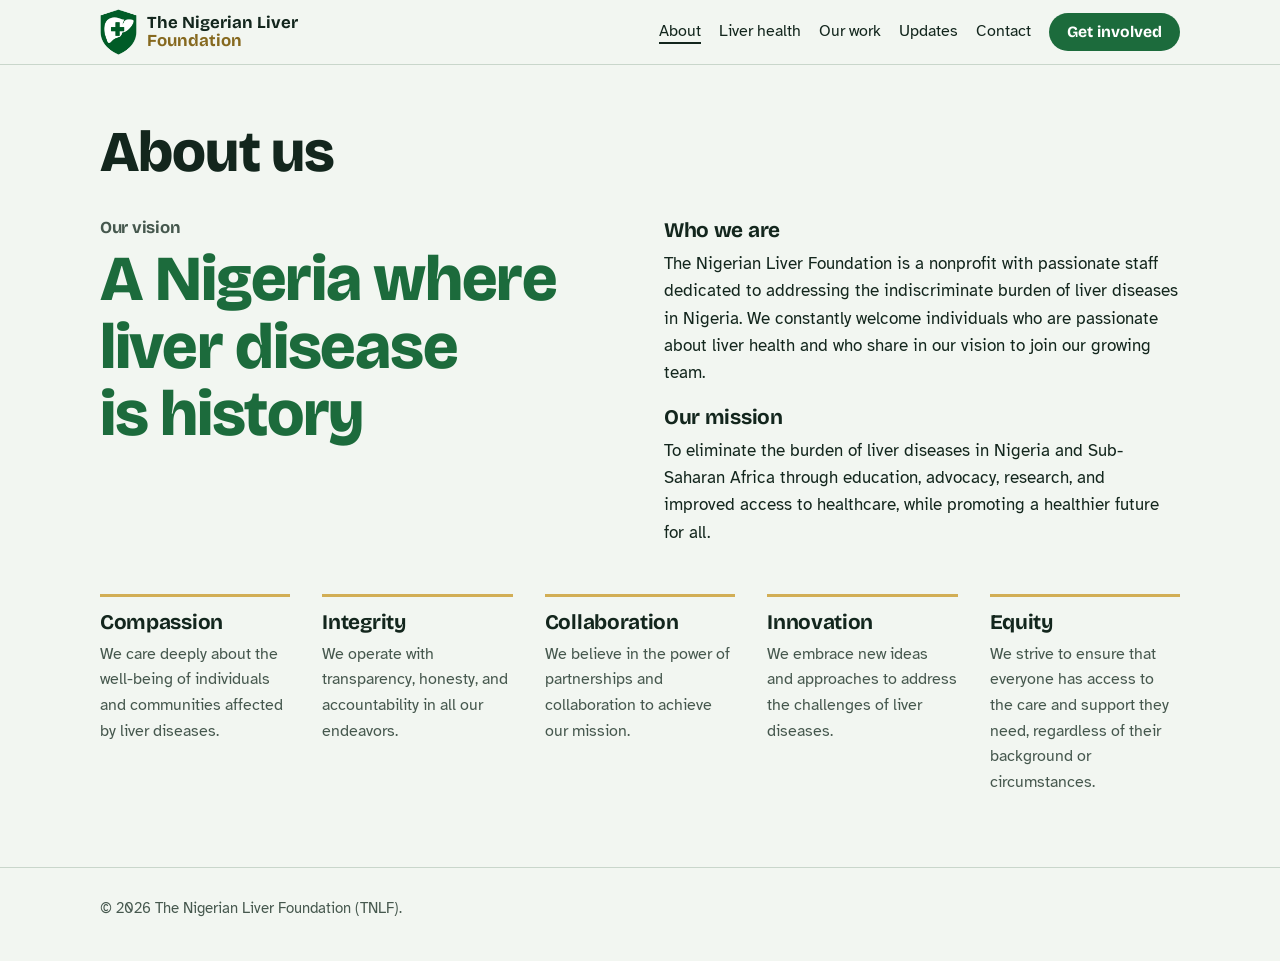
==== about.html @ 3501f388 "Split site into seven pages with shared styles and script Co-Authored-By: Claude Fable 5.2 <noreply@" ====
<!DOCTYPE html>
<html lang="en">
<head>
<meta charset="utf-8">
<meta name="viewport" content="width=device-width, initial-scale=1">
<title>About us | The Nigerian Liver Foundation</title>
<meta name="description" content="Who we are, our vision, mission and core values.">
<link rel="icon" type="image/png" href="logo.png">
<link rel="preconnect" href="https://fonts.googleapis.com">
<link rel="preconnect" href="https://fonts.gstatic.com" crossorigin>
<link href="https://fonts.googleapis.com/css2?family=Atkinson+Hyperlegible:wght@400;700&family=Bricolage+Grotesque:opsz,wght@12..96,500;12..96,700;12..96,800&display=swap" rel="stylesheet">
<link rel="stylesheet" href="styles.css">
</head>
<body>

<header class="top">
  <div class="wrap">
    <a class="brand" href="index.html" aria-label="The Nigerian Liver Foundation, home">
      <img class="mark" src="logo.png" alt="" width="143" height="176">
      <span>The Nigerian Liver<br><span class="gold">Foundation</span></span>
    </a>
    <nav aria-label="Main">
      <a href="about.html" aria-current="page">About</a>
      <a href="liver-health.html">Liver health</a>
      <a href="our-work.html">Our work</a>
      <a href="updates.html">Updates</a>
      <a href="contact.html">Contact</a>
      <a class="btn btn-green" href="get-involved.html">Get involved</a>
    </nav>
  </div>
</header>

<main id="top">

<div class="wrap page-head"><h1 class="page-title">About us</h1></div>
<section class="band" id="about">
  <div class="wrap">
    <div class="about-grid">
      <div>
        <h2 class="small-head">Our vision</h2>
        <p class="vision" data-k="about.vision">A Nigeria where liver disease is history</p>
      </div>
      <div class="stack">
        <div>
          <h3>Who we are</h3>
          <p data-k="about.who">The Nigerian Liver Foundation is a nonprofit with passionate staff dedicated to addressing the indiscriminate burden of liver diseases in Nigeria. We constantly welcome individuals who are passionate about liver health and who share in our vision to join our growing team.</p>
        </div>
        <div>
          <h3>Our mission</h3>
          <p data-k="about.mission">To eliminate the burden of liver diseases in Nigeria and Sub-Saharan Africa through education, advocacy, research, and improved access to healthcare, while promoting a healthier future for all.</p>
        </div>
      </div>
    </div>
    <ul class="values" aria-label="Core values" id="value-list"></ul>
  </div>
</section>

</main>

<footer>
  <div class="wrap">
    <p>© <span id="year">2026</span> The Nigerian Liver Foundation (TNLF).</p>
  </div>
</footer>

<script src="site.js"></script>
</body>
</html>
---- styles.css ----
/* Layout idea: one left-aligned column on a pale leaf-white page; a single
   liver-maroon block in the hero carries the testing check; everything else stays quiet. */
:root {
  color-scheme: light;
  --paper: #F2F6F1;
  --paper-deep: #E3ECE2;
  --ink: #13261D;
  --ink-soft: #46584E;
  --green: #1C6B3C;
  --green-deep: #0E3F23;
  --liver: #1C6B3C;
  --liver-deep: #0E3F23;
  --gold: #D2AE55;
  --gold-ink: #86691F;
  --line: #C9D6CB;
  --display: "Bricolage Grotesque", "Trebuchet MS", "Segoe UI", sans-serif;
  --body: "Atkinson Hyperlegible", Verdana, "Segoe UI", sans-serif;
  --wrap: 1120px;
}
* { box-sizing: border-box; }
html { scroll-behavior: smooth; }
@media (prefers-reduced-motion: reduce) { html { scroll-behavior: auto; } }
body {
  margin: 0;
  background: var(--paper);
  color: var(--ink);
  font-family: var(--body);
  font-size: 1.0625rem;
  line-height: 1.6;
}
img, svg { max-width: 100%; }
a { color: var(--green); text-underline-offset: 3px; }
a:hover { color: var(--green-deep); }
:focus-visible { outline: 3px solid var(--gold); outline-offset: 3px; border-radius: 4px; }
h1, h2, h3 { font-family: var(--display); line-height: 1.08; margin: 0; text-wrap: balance; letter-spacing: -0.015em; }
h1 { font-size: clamp(2.5rem, 8.2vw, 5.25rem); font-weight: 800; }
h2 { font-size: clamp(1.9rem, 4.6vw, 3rem); font-weight: 700; }
h3 { font-size: 1.3rem; font-weight: 700; line-height: 1.2; }
p { margin: 0; }
.wrap { max-width: var(--wrap); margin: 0 auto; padding: 0 20px; }
.band { padding: 72px 0; }
.lede { font-size: 1.2rem; color: var(--ink-soft); max-width: 58ch; }
.stack { display: flex; flex-direction: column; gap: 20px; }

/* sample text marker */
.ph { text-decoration: underline dashed var(--gold-ink); text-decoration-thickness: 1.5px; text-underline-offset: 4px; }

/* header */
.top { border-bottom: 1px solid var(--line); background: var(--paper); position: sticky; top: 0; z-index: 5; }
.top .wrap { display: flex; align-items: center; justify-content: space-between; gap: 16px; min-height: 64px; flex-wrap: wrap; padding-top: 8px; padding-bottom: 8px; }
.brand { display: flex; align-items: center; gap: 10px; text-decoration: none; color: var(--ink); font-family: var(--display); font-weight: 700; font-size: 1.05rem; line-height: 1.1; }
.mark { width: auto; height: 46px; flex: none; }
.top nav { display: flex; gap: 4px 18px; flex-wrap: wrap; align-items: center; }
.top nav a { color: var(--ink); text-decoration: none; font-size: 0.98rem; padding: 6px 0; }
.top nav a:hover { text-decoration: underline; }
.btn { display: inline-block; font-family: var(--display); font-weight: 700; font-size: 1rem; text-decoration: none; padding: 12px 20px; border-radius: 999px; border: 2px solid transparent; cursor: pointer; line-height: 1.2; }
.btn-green { background: var(--green); color: #fff; }
.btn-green:hover { background: var(--green-deep); color: #fff; }
.btn-gold { background: var(--gold); color: var(--ink); }
.btn-gold:hover { background: #E3C36F; color: var(--ink); }
.btn-line { border-color: var(--ink); color: var(--ink); background: transparent; }
.btn-line:hover { background: var(--ink); color: var(--paper); }
.top nav a.btn { padding: 8px 16px; color: #fff; }

/* hero */
.hero { padding: 56px 0 72px; }
.hero-grid { display: grid; grid-template-columns: minmax(0, 1.25fr) minmax(0, 1fr); gap: 48px; align-items: end; }
.hero h1 span { display: block; color: var(--gold-ink); }
.brand .gold { color: var(--gold-ink); }

/* about */
.about-grid { display: grid; grid-template-columns: minmax(0, 1fr) minmax(0, 1fr); gap: 48px; align-items: start; }
.vision { font-family: var(--display); font-weight: 800; font-size: clamp(2.2rem, 6vw, 4rem); line-height: 1.05; letter-spacing: -0.02em; color: var(--green); text-wrap: balance; margin-top: 8px; }
.about-grid h3 { margin-bottom: 6px; }
.about-grid p { max-width: 60ch; }
.small-head { font-family: var(--display); font-weight: 700; font-size: 1.05rem; color: var(--ink-soft); }
.values { list-style: none; margin: 48px 0 0; padding: 0; display: grid; grid-template-columns: repeat(auto-fit, minmax(190px, 1fr)); gap: 28px 32px; }
.values li { border-top: 3px solid var(--gold); padding-top: 14px; }
.values h3 { margin-bottom: 6px; }
.values p { color: var(--ink-soft); font-size: 1rem; }
.hero .lede { margin-top: 24px; }
.hero-actions { display: flex; gap: 12px; flex-wrap: wrap; margin-top: 28px; }

.check { background: var(--liver); color: #fff; padding: 28px; border-radius: 28px 28px 28px 110px / 28px 28px 28px 80px; }
.check h2 { font-size: 1.6rem; }
.check p { color: #DDEFE4; }
.check .opts { display: flex; flex-direction: column; gap: 8px; margin-top: 18px; }
.check button { font: inherit; text-align: left; background: transparent; color: #fff; border: 1.5px solid rgba(255,255,255,.55); border-radius: 14px; padding: 12px 16px; cursor: pointer; }
.check button:hover { background: var(--liver-deep); }
.check button[aria-pressed="true"] { background: #fff; color: var(--liver-deep); border-color: #fff; font-weight: 700; }
.check .answer { margin-top: 16px; padding: 16px 0 0 54px; border-top: 1px solid rgba(255,255,255,.3); min-height: 5.5em; color: #fff; }

/* facts */
.facts { background: var(--green-deep); color: #EAF3EC; }
.facts h2 { color: #fff; max-width: 18ch; }
.facts .lede { color: #B9D1C1; }
.fact-list { list-style: none; margin: 40px 0 0; padding: 0; display: grid; grid-template-columns: repeat(2, minmax(0, 1fr)); gap: 0 48px; }
.fact-list li { padding: 22px 0; border-top: 1px solid rgba(255,255,255,.18); }
.fact-list h3 { color: var(--gold); margin-bottom: 6px; }
.note { font-size: 0.95rem; color: #B9D1C1; margin-top: 28px; max-width: 70ch; }

/* programmes */
.rows { margin-top: 36px; border-top: 2px solid var(--ink); }
.row { display: grid; grid-template-columns: minmax(0, 1fr) minmax(0, 2fr); gap: 8px 40px; padding: 26px 0; border-bottom: 1px solid var(--line); }
.row p { color: var(--ink-soft); max-width: 60ch; }

/* updates + resources */
.split { display: grid; grid-template-columns: minmax(0, 1.4fr) minmax(0, 1fr); gap: 56px; }
.tint { background: var(--paper-deep); }
.item-list { list-style: none; margin: 28px 0 0; padding: 0; display: flex; flex-direction: column; gap: 22px; }
.item-list time, .item-list .meta { display: block; font-size: 0.92rem; color: var(--ink-soft); font-variant-numeric: tabular-nums; }
.item-list h3 { margin: 2px 0 4px; }
.item-list p { color: var(--ink-soft); }
.files li { display: flex; gap: 14px; align-items: flex-start; }
.files .ext { flex: none; font-family: var(--display); font-weight: 700; font-size: 0.8rem; background: var(--ink); color: var(--paper); border-radius: 6px; padding: 4px 8px; margin-top: 3px; min-width: 44px; text-align: center; }

/* give */
.give { background: var(--green); color: #fff; }
.give h2 { max-width: 16ch; }
.give p { color: #DDEFE4; max-width: 56ch; }
.give-grid { display: grid; grid-template-columns: repeat(2, minmax(0, 1fr)); gap: 32px; margin-top: 36px; }
.give-grid div { border-top: 3px solid var(--gold); padding-top: 16px; }
.give-grid h3 { margin-bottom: 6px; }
.give .hero-actions { margin-top: 36px; }
.give .btn-line { border-color: #fff; color: #fff; }
.give .btn-line:hover { background: #fff; color: var(--green-deep); }

/* contact + footer */
.contact dl { margin: 28px 0 0; display: grid; grid-template-columns: max-content minmax(0, 1fr); gap: 10px 28px; }
.contact dt { font-weight: 700; }
.contact dd { margin: 0; overflow-wrap: anywhere; white-space: pre-line; }
.contact .social { display: flex; flex-wrap: wrap; gap: 6px 20px; white-space: normal; }
footer { border-top: 1px solid var(--line); padding: 28px 0 40px; font-size: 0.95rem; color: var(--ink-soft); }
footer .wrap { display: flex; flex-direction: column; gap: 8px; }

@media (max-width: 820px) {
  .band { padding: 52px 0; }
  .hero { padding: 36px 0 52px; }
  .hero-grid, .split, .fact-list, .give-grid, .about-grid { grid-template-columns: minmax(0, 1fr); }
  .about-grid { gap: 28px; }
  .hero-grid { gap: 36px; }
  .row { grid-template-columns: minmax(0, 1fr); }
  .top { position: static; }
  .check { border-radius: 24px 24px 24px 72px / 24px 24px 24px 56px; }
  .check .answer { padding-left: 36px; }
}

/* multi-page additions */
.page-title { font-size: clamp(2.2rem, 6vw, 3.6rem); font-weight: 800; }
.page-head { padding-top: 56px; }
.page-head + .band { padding-top: 36px; }
.facts .page-title { color: #fff; max-width: 18ch; }
.give .page-title { max-width: 16ch; }
.top nav a[aria-current="page"] { text-decoration: underline; text-decoration-thickness: 2px; text-underline-offset: 6px; }
.more { margin-top: 32px; }
main { min-height: 60vh; }
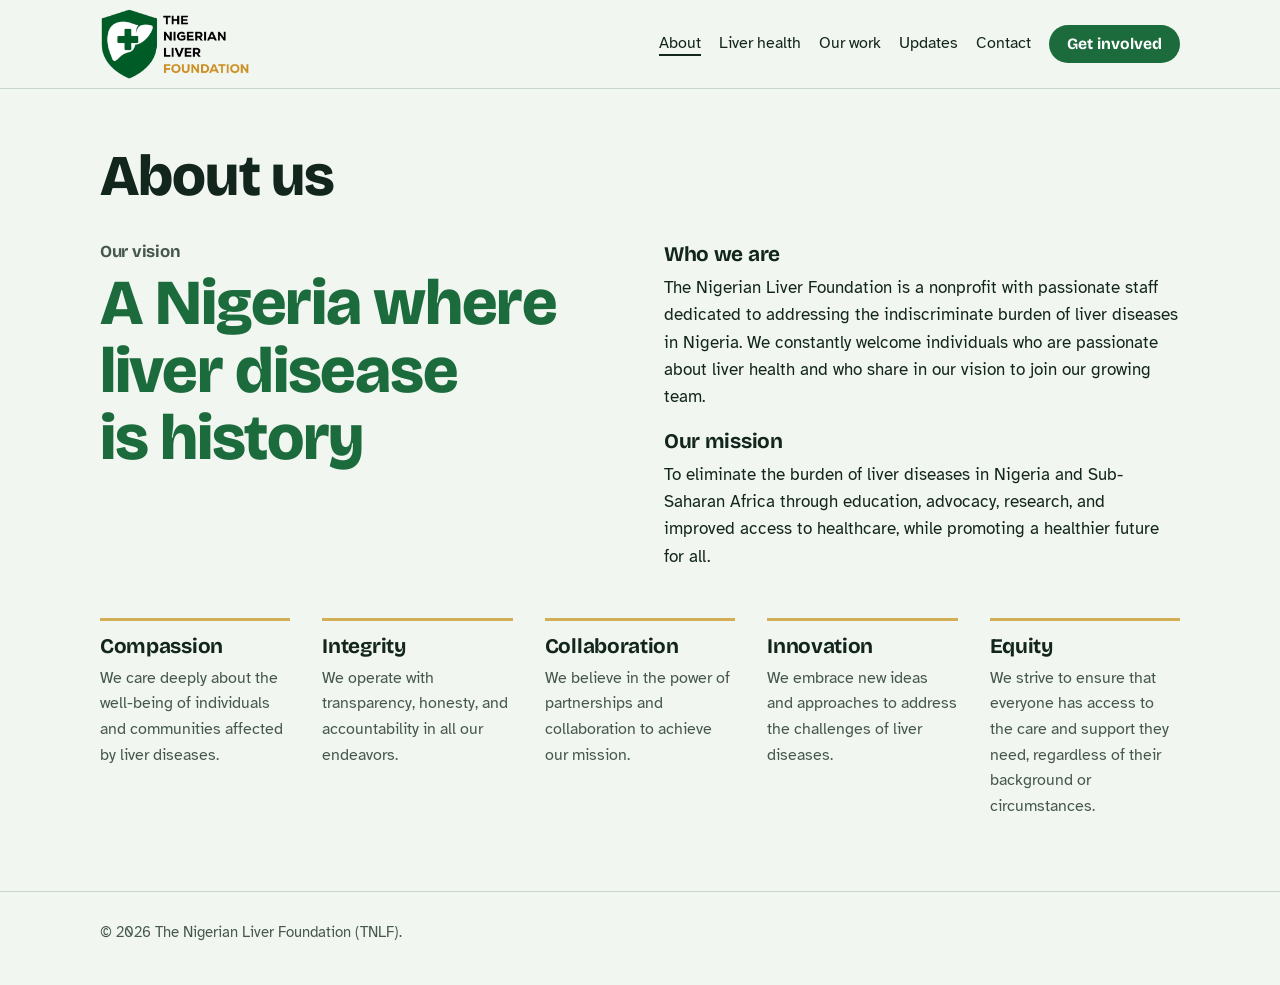
==== commit b2670ca3: "Use the full foundation logo in the header on every page Co-Authored-By: Claude Fable 5.2 <noreply@a" ====
--- a/about.html
+++ b/about.html
@@ -15,9 +15,8 @@
 
 <header class="top">
   <div class="wrap">
-    <a class="brand" href="index.html" aria-label="The Nigerian Liver Foundation, home">
-      <img class="mark" src="logo.png" alt="" width="143" height="176">
-      <span>The Nigerian Liver<br><span class="gold">Foundation</span></span>
+    <a class="brand" href="index.html">
+      <img class="logo" src="logo-full.png" alt="The Nigerian Liver Foundation" width="501" height="240">
     </a>
     <nav aria-label="Main">
       <a href="about.html" aria-current="page">About</a>
--- a/styles.css
+++ b/styles.css
@@ -155,3 +155,7 @@
 .more { margin-top: 32px; }
 main { min-height: 60vh; }
 
+
+/* full logo in the header */
+.logo { height: 72px; width: auto; display: block; }
+@media (max-width: 820px) { .logo { height: 60px; } }
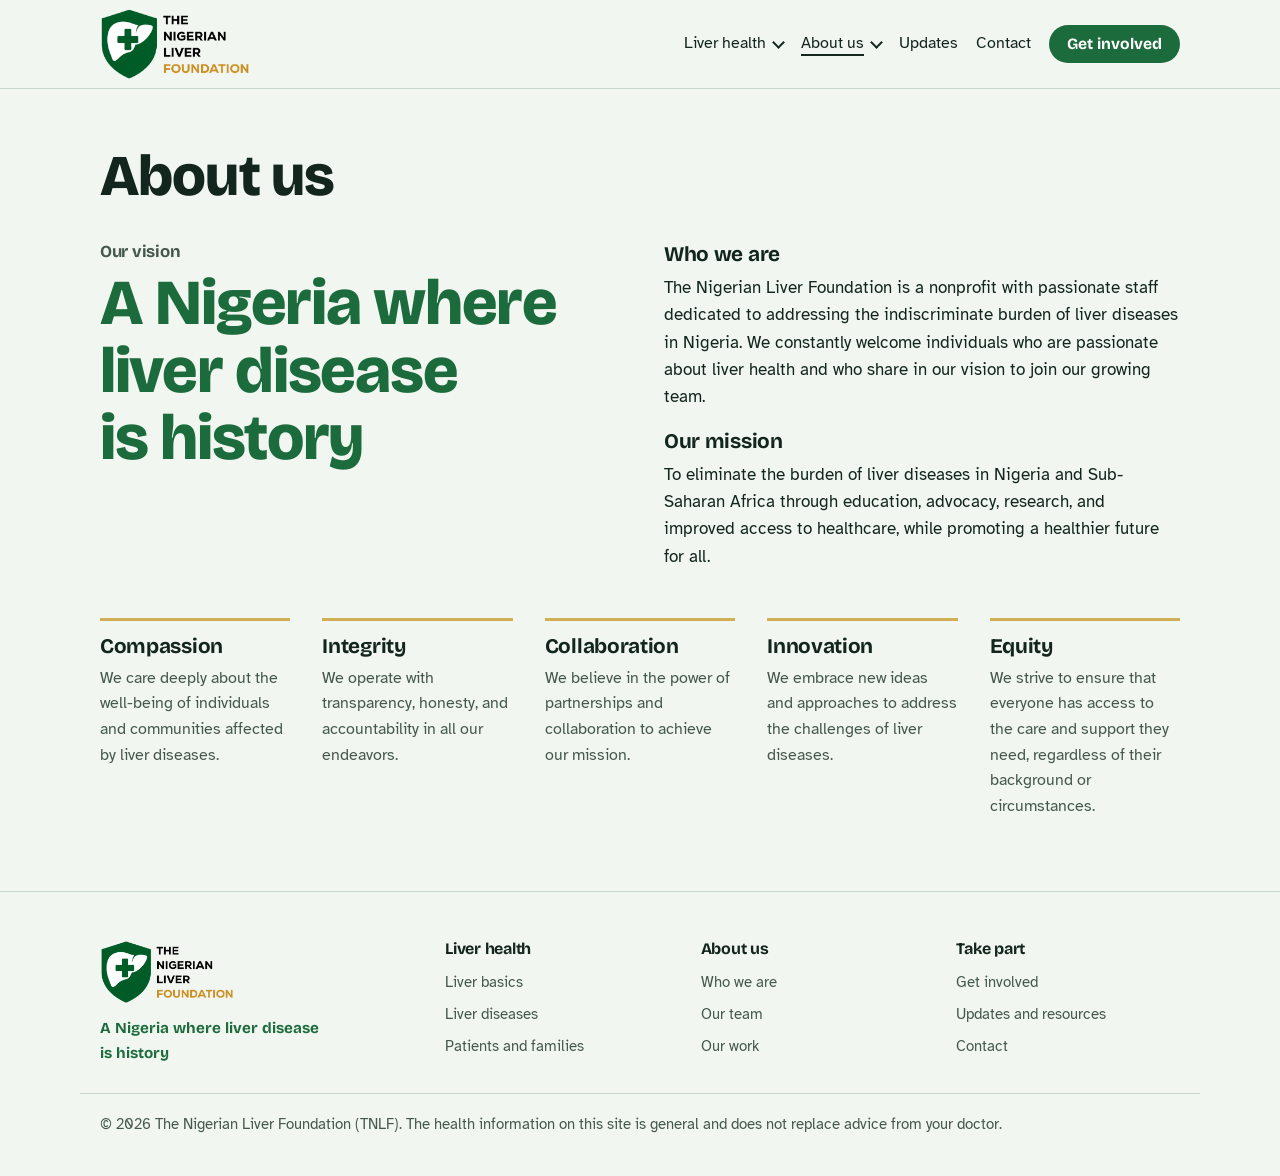
==== commit 71d55cea: "Add team, liver diseases and patient support pages with grouped menus and a fuller footer Co-Authore" ====
--- a/about.html
+++ b/about.html
@@ -19,9 +19,8 @@
       <img class="logo" src="logo-full.png" alt="The Nigerian Liver Foundation" width="501" height="240">
     </a>
     <nav aria-label="Main">
-      <a href="about.html" aria-current="page">About</a>
-      <a href="liver-health.html">Liver health</a>
-      <a href="our-work.html">Our work</a>
+      <details class="menu"><summary>Liver health</summary><div class="menu-list"><a href="liver-health.html">Liver basics</a><a href="liver-diseases.html">Liver diseases</a><a href="support.html">Patients and families</a></div></details>
+      <details class="menu"><summary class="here">About us</summary><div class="menu-list"><a href="about.html" aria-current="page">Who we are</a><a href="our-team.html">Our team</a><a href="our-work.html">Our work</a></div></details>
       <a href="updates.html">Updates</a>
       <a href="contact.html">Contact</a>
       <a class="btn btn-green" href="get-involved.html">Get involved</a>
@@ -57,8 +56,17 @@
 </main>
 
 <footer>
-  <div class="wrap">
-    <p>© <span id="year">2026</span> The Nigerian Liver Foundation (TNLF).</p>
+  <div class="wrap foot-grid">
+    <div class="foot-brand">
+      <img class="logo" src="logo-full.png" alt="The Nigerian Liver Foundation" width="501" height="240">
+      <p data-k="about.vision">A Nigeria where liver disease is history</p>
+    </div>
+    <div class="foot-col"><h2>Liver health</h2><a href="liver-health.html">Liver basics</a><a href="liver-diseases.html">Liver diseases</a><a href="support.html">Patients and families</a></div>
+    <div class="foot-col"><h2>About us</h2><a href="about.html">Who we are</a><a href="our-team.html">Our team</a><a href="our-work.html">Our work</a></div>
+    <div class="foot-col"><h2>Take part</h2><a href="get-involved.html">Get involved</a><a href="updates.html">Updates and resources</a><a href="contact.html">Contact</a></div>
+  </div>
+  <div class="wrap foot-base">
+    <p>© <span id="year">2026</span> The Nigerian Liver Foundation (TNLF). The health information on this site is general and does not replace advice from your doctor.</p>
   </div>
 </footer>
 
--- a/styles.css
+++ b/styles.css
@@ -159,3 +159,56 @@
 /* full logo in the header */
 .logo { height: 72px; width: auto; display: block; }
 @media (max-width: 820px) { .logo { height: 60px; } }
+
+/* menus */
+.menu { position: relative; }
+.menu summary { list-style: none; cursor: pointer; padding: 6px 0; font-size: 0.98rem; display: flex; align-items: center; gap: 8px; }
+.menu summary::-webkit-details-marker { display: none; }
+.menu summary::after { content: ""; width: 7px; height: 7px; border-right: 2px solid currentColor; border-bottom: 2px solid currentColor; transform: translateY(-2px) rotate(45deg); }
+.menu[open] summary::after { transform: translateY(2px) rotate(225deg); }
+.menu summary.here { text-decoration: underline; text-decoration-thickness: 2px; text-underline-offset: 6px; }
+.menu-list { position: absolute; top: calc(100% + 6px); left: -12px; z-index: 10; min-width: 230px; display: flex; flex-direction: column; padding: 8px; background: var(--paper); border: 1px solid var(--line); border-radius: 12px; box-shadow: 0 14px 30px rgba(19, 38, 29, 0.14); }
+.top nav .menu-list a { padding: 10px 12px; border-radius: 8px; }
+.top nav .menu-list a:hover { background: var(--paper-deep); text-decoration: none; }
+.top nav .menu-list a[aria-current="page"] { text-decoration: none; background: var(--paper-deep); font-weight: 700; }
+@media (max-width: 820px) { .menu-list { left: 0; } }
+
+/* footer */
+footer .foot-grid { display: grid; grid-template-columns: 1.4fr repeat(3, minmax(0, 1fr)); gap: 32px; padding-top: 20px; padding-bottom: 28px; }
+.foot-brand { display: flex; flex-direction: column; gap: 12px; }
+.foot-brand p { font-family: var(--display); font-weight: 700; color: var(--green); max-width: 22ch; }
+.foot-col { display: flex; flex-direction: column; gap: 8px; }
+.foot-col h2 { font-size: 1rem; color: var(--ink); margin-bottom: 4px; }
+.foot-col a { color: var(--ink-soft); text-decoration: none; }
+.foot-col a:hover { color: var(--green-deep); text-decoration: underline; }
+footer .foot-base { border-top: 1px solid var(--line); padding-top: 18px; }
+@media (max-width: 820px) { footer .foot-grid { grid-template-columns: repeat(2, minmax(0, 1fr)); } .foot-brand { grid-column: 1 / -1; } }
+
+/* team */
+.team-group { margin-top: 44px; }
+.team-group > h2 { font-size: 1.5rem; padding-bottom: 12px; border-bottom: 2px solid var(--ink); }
+.team-grid { display: grid; grid-template-columns: repeat(auto-fill, minmax(230px, 1fr)); gap: 32px 28px; margin-top: 24px; }
+.member { display: flex; flex-direction: column; gap: 6px; }
+.member .photo { width: 100%; aspect-ratio: 4 / 5; object-fit: cover; border-radius: 16px 16px 16px 56px; background: var(--paper-deep); display: flex; align-items: center; justify-content: center; font-family: var(--display); font-weight: 800; font-size: 3.2rem; color: var(--green); margin-bottom: 8px; }
+.member .role { color: var(--gold-ink); font-weight: 700; }
+.member .bio { color: var(--ink-soft); font-size: 1rem; }
+.team-empty { margin-top: 28px; color: var(--ink-soft); }
+
+/* liver diseases + support */
+.jump { display: flex; flex-wrap: wrap; gap: 8px 10px; margin-top: 24px; }
+.jump a { border: 1.5px solid var(--green); border-radius: 999px; padding: 6px 14px; text-decoration: none; font-weight: 700; font-size: 0.98rem; }
+.jump a:hover { background: var(--green); color: #fff; }
+.cond { margin-top: 48px; padding-top: 28px; border-top: 2px solid var(--ink); scroll-margin-top: 110px; }
+.cond h2 { font-size: clamp(1.6rem, 3.6vw, 2.2rem); }
+.cond-what { font-size: 1.15rem; max-width: 62ch; margin-top: 10px; }
+.cond dl { margin: 20px 0 0; display: grid; grid-template-columns: minmax(0, 1fr) minmax(0, 3fr); gap: 0 32px; }
+.cond dt { font-family: var(--display); font-weight: 700; padding: 14px 0; border-top: 1px solid var(--line); }
+.cond dd { margin: 0; padding: 14px 0; border-top: 1px solid var(--line); color: var(--ink-soft); max-width: 64ch; }
+.disclaimer { margin-top: 36px; font-size: 0.95rem; color: var(--ink-soft); max-width: 70ch; }
+.row-h { font-size: 1.3rem; line-height: 1.2; }
+.steps, .plain { margin: 0; padding-left: 1.2em; color: var(--ink-soft); max-width: 60ch; display: flex; flex-direction: column; gap: 8px; }
+.facts .facts-line { border-color: #fff; color: #fff; }
+.facts .facts-line:hover { background: #fff; color: var(--green-deep); }
+.more { display: flex; flex-wrap: wrap; gap: 12px; }
+@media (max-width: 820px) { .cond dl { grid-template-columns: minmax(0, 1fr); } .cond dt { padding-bottom: 0; } .cond dd { border-top: 0; padding-top: 4px; } }
+.foot-brand .logo { height: 64px; width: auto; align-self: flex-start; }
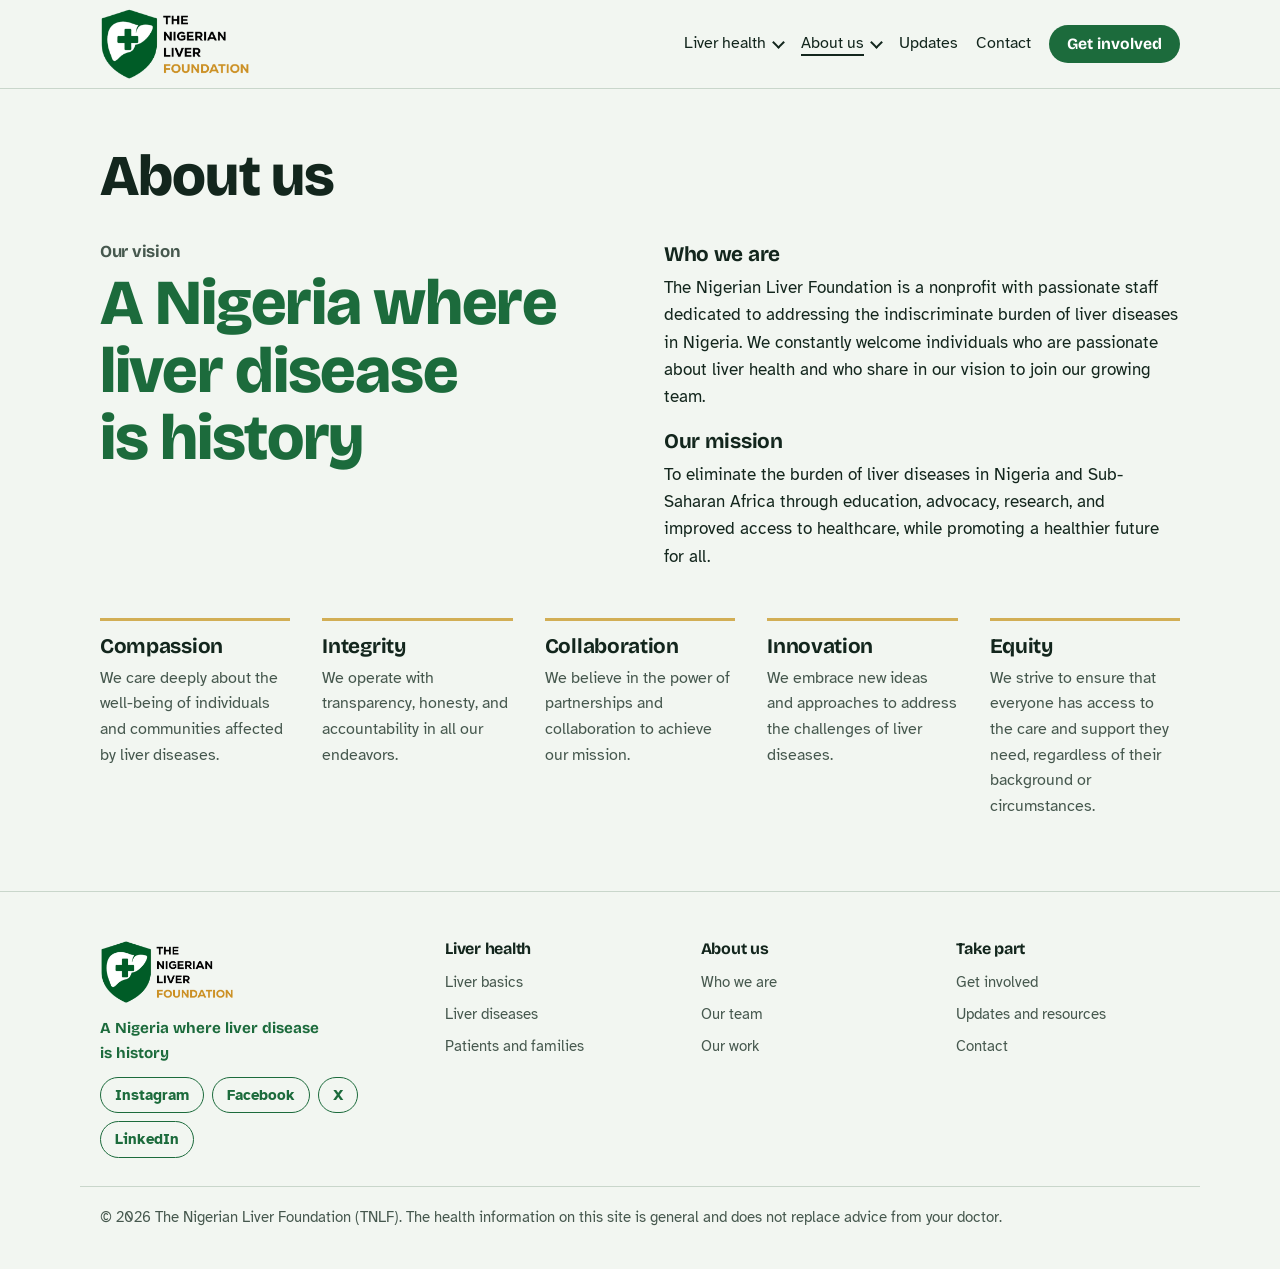
==== commit 0bc37e5e: "Add social links to the footer and version the stylesheet and script links Co-Authored-By: Claude Fa" ====
--- a/about.html
+++ b/about.html
@@ -9,7 +9,7 @@
 <link rel="preconnect" href="https://fonts.googleapis.com">
 <link rel="preconnect" href="https://fonts.gstatic.com" crossorigin>
 <link href="https://fonts.googleapis.com/css2?family=Atkinson+Hyperlegible:wght@400;700&family=Bricolage+Grotesque:opsz,wght@12..96,500;12..96,700;12..96,800&display=swap" rel="stylesheet">
-<link rel="stylesheet" href="styles.css">
+<link rel="stylesheet" href="styles.css?v=4">
 </head>
 <body>
 
@@ -60,6 +60,7 @@
     <div class="foot-brand">
       <img class="logo" src="logo-full.png" alt="The Nigerian Liver Foundation" width="501" height="240">
       <p data-k="about.vision">A Nigeria where liver disease is history</p>
+      <p class="foot-social" aria-label="Follow us"><a data-soc="instagram" href="https://www.instagram.com/thenigerianliverfoundation" rel="noopener">Instagram</a><a data-soc="facebook" href="https://www.facebook.com/share/1GESCUrgD4/" rel="noopener">Facebook</a><a data-soc="x" href="https://x.com/tnlfprojects" rel="noopener">X</a><a data-soc="linkedin" href="https://www.linkedin.com/company/the-nigerian-liver-foundation/" rel="noopener">LinkedIn</a></p>
     </div>
     <div class="foot-col"><h2>Liver health</h2><a href="liver-health.html">Liver basics</a><a href="liver-diseases.html">Liver diseases</a><a href="support.html">Patients and families</a></div>
     <div class="foot-col"><h2>About us</h2><a href="about.html">Who we are</a><a href="our-team.html">Our team</a><a href="our-work.html">Our work</a></div>
@@ -70,6 +71,6 @@
   </div>
 </footer>
 
-<script src="site.js"></script>
+<script src="site.js?v=4"></script>
 </body>
 </html>
--- a/styles.css
+++ b/styles.css
@@ -212,3 +212,9 @@
 .more { display: flex; flex-wrap: wrap; gap: 12px; }
 @media (max-width: 820px) { .cond dl { grid-template-columns: minmax(0, 1fr); } .cond dt { padding-bottom: 0; } .cond dd { border-top: 0; padding-top: 4px; } }
 .foot-brand .logo { height: 64px; width: auto; align-self: flex-start; }
+
+/* social links in the footer */
+.foot-social { display: flex; flex-wrap: wrap; gap: 8px; }
+.foot-brand .foot-social { font-family: var(--body); font-weight: 700; max-width: none; }
+.foot-social a { border: 1.5px solid var(--green); border-radius: 999px; padding: 5px 14px; text-decoration: none; font-size: 0.95rem; color: var(--green); }
+.foot-social a:hover { background: var(--green); color: #fff; }
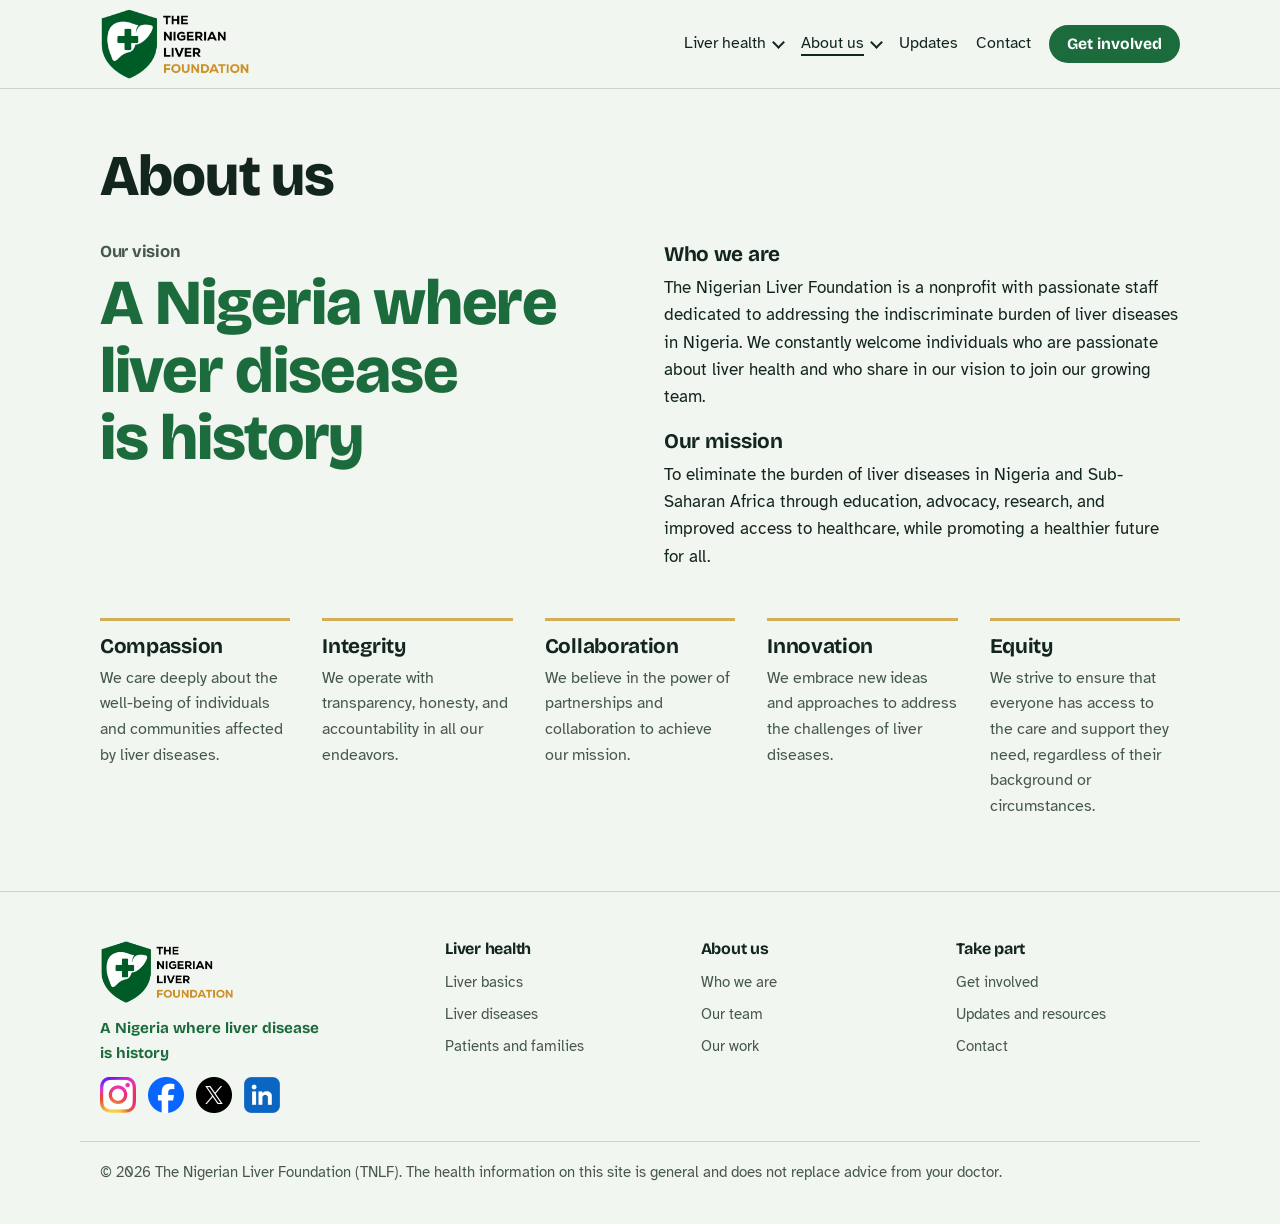
==== commit 8756a4ac: "Show social media icons in the footer and on the Contact page Co-Authored-By: Claude Fable 5.2 <nore" ====
--- a/about.html
+++ b/about.html
@@ -9,7 +9,7 @@
 <link rel="preconnect" href="https://fonts.googleapis.com">
 <link rel="preconnect" href="https://fonts.gstatic.com" crossorigin>
 <link href="https://fonts.googleapis.com/css2?family=Atkinson+Hyperlegible:wght@400;700&family=Bricolage+Grotesque:opsz,wght@12..96,500;12..96,700;12..96,800&display=swap" rel="stylesheet">
-<link rel="stylesheet" href="styles.css?v=4">
+<link rel="stylesheet" href="styles.css?v=5">
 </head>
 <body>
 
@@ -60,7 +60,7 @@
     <div class="foot-brand">
       <img class="logo" src="logo-full.png" alt="The Nigerian Liver Foundation" width="501" height="240">
       <p data-k="about.vision">A Nigeria where liver disease is history</p>
-      <p class="foot-social" aria-label="Follow us"><a data-soc="instagram" href="https://www.instagram.com/thenigerianliverfoundation" rel="noopener">Instagram</a><a data-soc="facebook" href="https://www.facebook.com/share/1GESCUrgD4/" rel="noopener">Facebook</a><a data-soc="x" href="https://x.com/tnlfprojects" rel="noopener">X</a><a data-soc="linkedin" href="https://www.linkedin.com/company/the-nigerian-liver-foundation/" rel="noopener">LinkedIn</a></p>
+      <p class="foot-social" aria-label="Follow us"><a data-soc="instagram" href="https://www.instagram.com/thenigerianliverfoundation" rel="noopener"><img src="icons/instagram.png" alt="Instagram" width="36" height="36"></a><a data-soc="facebook" href="https://www.facebook.com/share/1GESCUrgD4/" rel="noopener"><img src="icons/facebook.png" alt="Facebook" width="36" height="36"></a><a data-soc="x" href="https://x.com/tnlfprojects" rel="noopener"><img src="icons/x.png" alt="X" width="36" height="36"></a><a data-soc="linkedin" href="https://www.linkedin.com/company/the-nigerian-liver-foundation/" rel="noopener"><img src="icons/linkedin.png" alt="LinkedIn" width="36" height="36"></a></p>
     </div>
     <div class="foot-col"><h2>Liver health</h2><a href="liver-health.html">Liver basics</a><a href="liver-diseases.html">Liver diseases</a><a href="support.html">Patients and families</a></div>
     <div class="foot-col"><h2>About us</h2><a href="about.html">Who we are</a><a href="our-team.html">Our team</a><a href="our-work.html">Our work</a></div>
@@ -71,6 +71,6 @@
   </div>
 </footer>
 
-<script src="site.js?v=4"></script>
+<script src="site.js?v=5"></script>
 </body>
 </html>
--- a/styles.css
+++ b/styles.css
@@ -218,3 +218,12 @@
 .foot-brand .foot-social { font-family: var(--body); font-weight: 700; max-width: none; }
 .foot-social a { border: 1.5px solid var(--green); border-radius: 999px; padding: 5px 14px; text-decoration: none; font-size: 0.95rem; color: var(--green); }
 .foot-social a:hover { background: var(--green); color: #fff; }
+
+/* social icons */
+.foot-social { gap: 12px; align-items: center; }
+.foot-social a { border: 0; padding: 0; border-radius: 10px; display: block; line-height: 0; }
+.foot-social a:hover { background: none; opacity: 0.8; }
+.foot-social img, .contact .social img { width: 36px; height: 36px; display: block; }
+.contact .social { gap: 12px; align-items: center; }
+.contact .social a { display: block; line-height: 0; }
+.contact .social a:hover { opacity: 0.8; }
